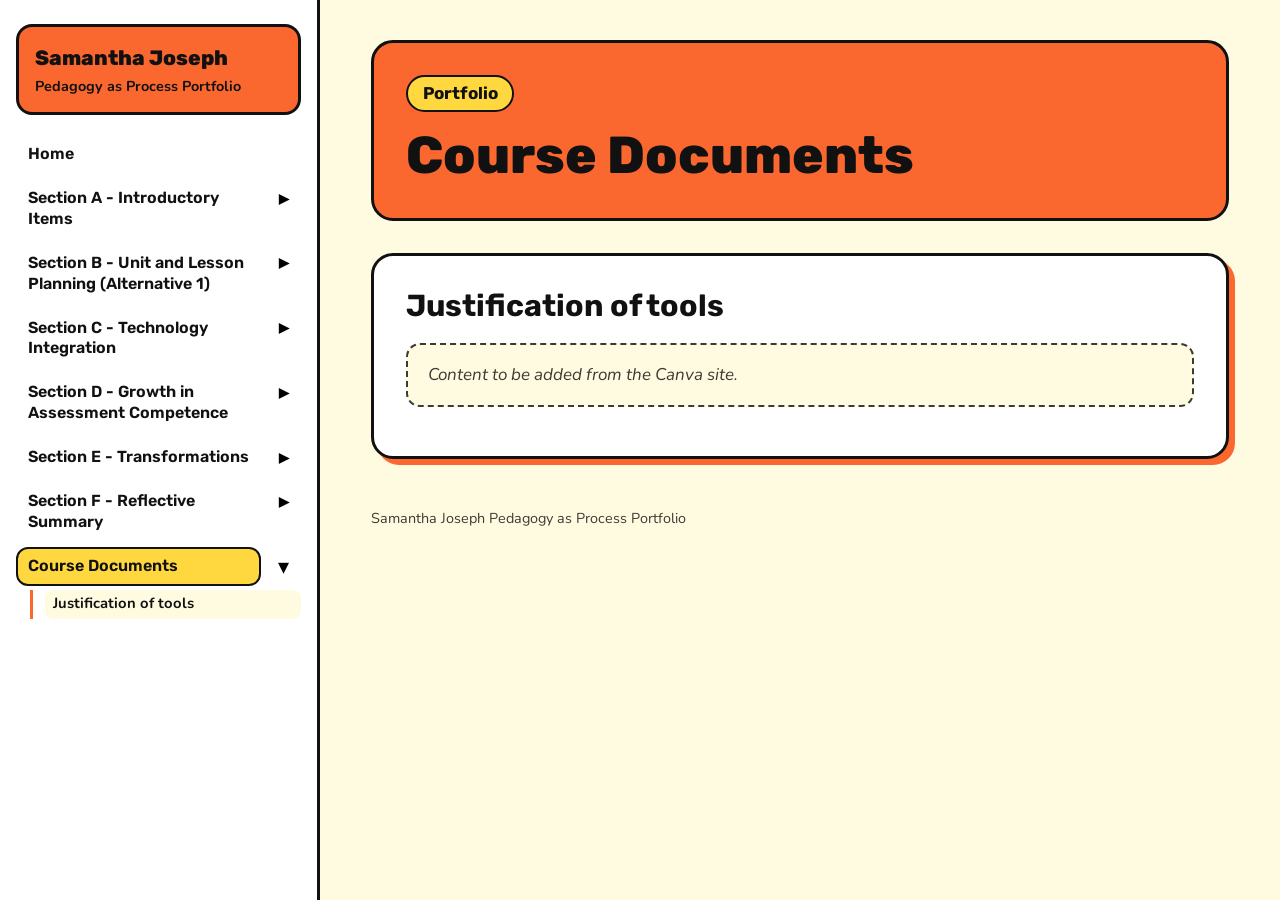
==== course-documents.html @ 47012732 "Site skeleton with full-title sidebar navigation" ====
<!doctype html>
<html lang="en">
<head>
  <meta charset="utf-8">
  <meta name="viewport" content="width=device-width, initial-scale=1">
  <title>Course Documents | Samantha Joseph Pedagogy as Process Portfolio</title>
  <link rel="preconnect" href="https://fonts.googleapis.com">
  <link rel="preconnect" href="https://fonts.gstatic.com" crossorigin>
  <link href="https://fonts.googleapis.com/css2?family=Nunito:wght@400;600;700&family=Rubik:wght@500;600;700;800&display=swap" rel="stylesheet">
  <link rel="stylesheet" href="assets/css/style.css">
</head>
<body>
  <a class="skip-link" href="#main">Skip to content</a>

  <header class="topbar">
    <a class="topbar-brand" href="index.html">Samantha Joseph Pedagogy as Process Portfolio</a>
    <button class="menu-button" type="button" aria-expanded="false" aria-controls="site-nav">Menu</button>
  </header>

  <div class="layout">
    <nav id="site-nav" class="sidebar" aria-label="Portfolio sections">
      <noscript><a href="index.html">Table of Contents</a></noscript>
    </nav>

    <main id="main">
      <header class="section-header">
        <span class="eyebrow">Portfolio</span>
        <h1>Course Documents</h1>
      </header>

      <section class="card" id="justification-of-tools">
        <h2>Justification of tools</h2>
        <p class="placeholder">Content to be added from the Canva site.</p>
      </section>
      <footer class="site-footer">
        <p>Samantha Joseph Pedagogy as Process Portfolio</p>
      </footer>
    </main>
  </div>

  <div class="scrim" hidden></div>
  <script src="assets/js/nav.js"></script>
</body>
</html>
---- assets/css/style.css ----
/* ---------- Colours and fonts (from the Canva site) ---------- */
:root {
  --cream: #FFFBE0;
  --orange: #FA682F;
  --yellow: #FFD83F;
  --green: #3EA66B;
  --black: #111111;
  --white: #FFFFFF;
  --ink-soft: #3d3a33;

  --font-heading: "Rubik", system-ui, sans-serif;
  --font-body: "Nunito", system-ui, sans-serif;

  --sidebar-width: 320px;
  --radius: 22px;
  --border: 3px solid var(--black);
  --shadow: 6px 6px 0 var(--orange);
}

*, *::before, *::after { box-sizing: border-box; }

html { scroll-behavior: smooth; scroll-padding-top: 1.5rem; }

body {
  margin: 0;
  background: var(--cream);
  color: var(--black);
  font-family: var(--font-body);
  font-size: 1.0625rem;
  line-height: 1.65;
}

h1, h2, h3 { font-family: var(--font-heading); line-height: 1.2; margin: 0 0 .6em; }
h1 { font-size: clamp(2rem, 5vw, 3.25rem); font-weight: 800; }
h2 { font-size: clamp(1.4rem, 3vw, 1.9rem); font-weight: 700; }
h3 { font-size: 1.25rem; font-weight: 700; }
p { margin: 0 0 1em; }
a { color: inherit; }
img { max-width: 100%; height: auto; }

:focus-visible { outline: 3px solid var(--green); outline-offset: 3px; }

.skip-link {
  position: absolute; left: 1rem; top: -100px; z-index: 100;
  background: var(--yellow); border: var(--border); border-radius: 12px;
  padding: .5rem 1rem; font-weight: 700;
}
.skip-link:focus { top: 1rem; }

/* ---------- Layout ---------- */
.layout { display: flex; min-height: 100vh; }

main {
  flex: 1;
  min-width: 0;
  padding: 2.5rem clamp(16px, 4vw, 3.5rem) 4rem;
  max-width: 1000px;
}

/* ---------- Sidebar navigation ---------- */
.sidebar {
  position: sticky; top: 0;
  flex: 0 0 var(--sidebar-width);
  height: 100vh;
  overflow-y: auto;
  background: var(--white);
  border-right: var(--border);
  padding: 1.5rem 1rem 2rem;
}

.brand {
  display: block;
  text-decoration: none;
  background: var(--orange);
  border: var(--border);
  border-radius: 16px;
  padding: .85rem 1rem;
  margin-bottom: 1.25rem;
}
.brand-name { display: block; font-family: var(--font-heading); font-weight: 800; font-size: 1.3rem; }
.brand-sub { display: block; font-weight: 700; font-size: .9rem; color: var(--black); }

.nav-list, .nav-sub { list-style: none; margin: 0; padding: 0; }
.nav-group { margin-bottom: .35rem; }

.nav-row { display: flex; align-items: flex-start; gap: .25rem; }

.nav-section {
  flex: 1;
  display: block;
  padding: .55rem .75rem;
  border-radius: 12px;
  font-family: var(--font-heading);
  font-weight: 600;
  font-size: 1rem;
  line-height: 1.3;
  text-decoration: none;
}
.nav-section:hover { background: var(--cream); }
.nav-section[aria-current="page"] { background: var(--yellow); border: 2px solid var(--black); padding: calc(.55rem - 2px) calc(.75rem - 2px); }

.nav-toggle {
  flex: 0 0 auto;
  width: 2.25rem; height: 2.25rem;
  margin-top: .1rem;
  border: 0; border-radius: 10px;
  background: transparent;
  font-size: 1.4rem;
  line-height: 1;
  cursor: pointer;
}
.nav-toggle:hover { background: var(--cream); }
.nav-toggle span { display: inline-block; transition: transform .2s; }
.nav-toggle[aria-expanded="false"] span { transform: rotate(-90deg); }

.nav-sub {
  margin: .25rem 0 .6rem .9rem;
  padding-left: .75rem;
  border-left: 3px solid var(--orange);
}
.nav-sub a {
  display: block;
  padding: .3rem .5rem;
  border-radius: 8px;
  font-size: .925rem;
  line-height: 1.35;
  text-decoration: none;
  color: var(--ink-soft);
}
.nav-sub a:hover { background: var(--cream); color: var(--black); }
.nav-sub a.is-active { background: var(--cream); color: var(--black); font-weight: 700; }

/* ---------- Mobile top bar + drawer ---------- */
.topbar { display: none; }
.scrim { display: none; }

@media (max-width: 900px) {
  .topbar {
    position: sticky; top: 0; z-index: 30;
    display: flex; align-items: center; justify-content: space-between; gap: 1rem;
    padding: .6rem 16px;
    background: var(--white);
    border-bottom: var(--border);
  }
  .topbar-brand {
    font-family: var(--font-heading); font-weight: 700; line-height: 1.2;
    text-decoration: none; font-size: .95rem;
  }
  .menu-button {
    flex: 0 0 auto;
    font: 700 1rem var(--font-heading);
    background: var(--yellow);
    border: var(--border); border-radius: 12px;
    padding: .45rem .9rem;
    cursor: pointer;
  }

  .sidebar {
    position: fixed; top: 0; left: 0; z-index: 50;
    width: min(88vw, 360px);
    transform: translateX(-105%);
    transition: transform .25s ease;
    visibility: hidden;
  }
  body.nav-open .sidebar { transform: translateX(0); visibility: visible; }
  body.nav-open { overflow: hidden; }

  .scrim:not([hidden]) {
    display: block;
    position: fixed; inset: 0; z-index: 40;
    background: rgba(0, 0, 0, .4);
  }

  main { padding-top: 1.5rem; }
  html { scroll-padding-top: 5rem; }
}

@media (prefers-reduced-motion: reduce) {
  html { scroll-behavior: auto; }
  .sidebar, .nav-toggle span { transition: none; }
}

/* ---------- Content blocks ---------- */
.card {
  background: var(--white);
  border: var(--border);
  border-radius: var(--radius);
  box-shadow: var(--shadow);
  padding: clamp(1.25rem, 3vw, 2rem);
  margin-bottom: 2rem;
}

.section-header {
  background: var(--orange);
  border: var(--border);
  border-radius: var(--radius);
  padding: clamp(1.25rem, 3vw, 2rem);
  margin-bottom: 2rem;
}
.section-header .eyebrow {
  display: inline-block;
  background: var(--yellow);
  border: 2px solid var(--black);
  border-radius: 999px;
  padding: .15rem .9rem;
  font-family: var(--font-heading);
  font-weight: 700;
  margin-bottom: .75rem;
}
.section-header h1 { margin: 0; }

.pill {
  display: inline-block;
  background: var(--yellow);
  border: 2px solid var(--black);
  border-radius: 999px;
  padding: .3rem 1.25rem;
  font-family: var(--font-heading);
  font-weight: 600;
}

.placeholder {
  border: 2px dashed var(--ink-soft);
  border-radius: 14px;
  padding: 1rem 1.25rem;
  color: var(--ink-soft);
  font-style: italic;
  background: var(--cream);
}

.image-placeholder {
  display: grid; place-items: center;
  aspect-ratio: 1;
  border: 2px dashed var(--ink-soft);
  border-radius: var(--radius);
  background: var(--cream);
  color: var(--ink-soft);
  font-style: italic;
  text-align: center;
  padding: 1rem;
}

/* ---------- Home page ---------- */
.hero {
  display: grid;
  grid-template-columns: 1.3fr 1fr;
  gap: 2rem;
  align-items: center;
  margin-bottom: 2.5rem;
}
.hero .card { margin-bottom: 0; text-align: center; }
@media (max-width: 640px) {
  .hero { grid-template-columns: 1fr; }
  .hero .image-placeholder { width: 70%; justify-self: center; }
}

.toc { list-style: none; padding: 0; margin: 0; }
.toc > li { margin-bottom: 1.25rem; }
.toc > li > a {
  font-family: var(--font-heading); font-weight: 700; font-size: 1.15rem;
  text-decoration-color: var(--orange); text-decoration-thickness: 3px; text-underline-offset: 4px;
}
.toc ul { margin: .4rem 0 0; padding-left: 1.25rem; }
.toc ul li { margin: .2rem 0; }
.toc ul a { text-decoration-color: var(--green); text-underline-offset: 3px; }

/* ---------- Footer ---------- */
.site-footer { margin-top: 3rem; font-size: .9rem; color: var(--ink-soft); }
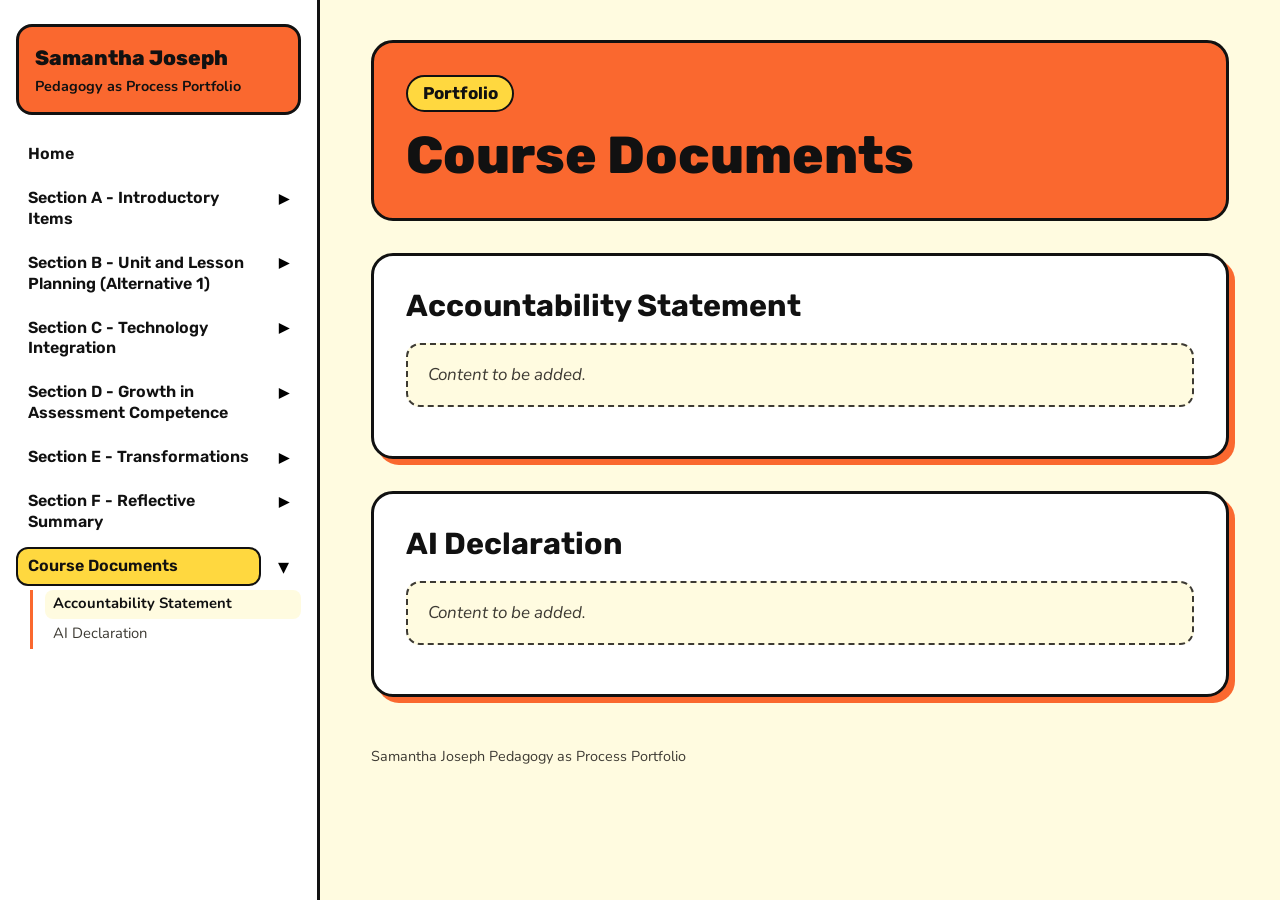
==== commit 2a73a1c7: "Move Justification of Tools to Section C; add Course Documents items Co-Authored-By: Claude Opus 5.5" ====
--- a/course-documents.html
+++ b/course-documents.html
@@ -28,9 +28,13 @@
         <h1>Course Documents</h1>
       </header>
 
-      <section class="card" id="justification-of-tools">
-        <h2>Justification of tools</h2>
-        <p class="placeholder">Content to be added from the Canva site.</p>
+      <section class="card" id="accountability-statement">
+        <h2>Accountability Statement</h2>
+        <p class="placeholder">Content to be added.</p>
+      </section>
+      <section class="card" id="ai-declaration">
+        <h2>AI Declaration</h2>
+        <p class="placeholder">Content to be added.</p>
       </section>
       <footer class="site-footer">
         <p>Samantha Joseph Pedagogy as Process Portfolio</p>
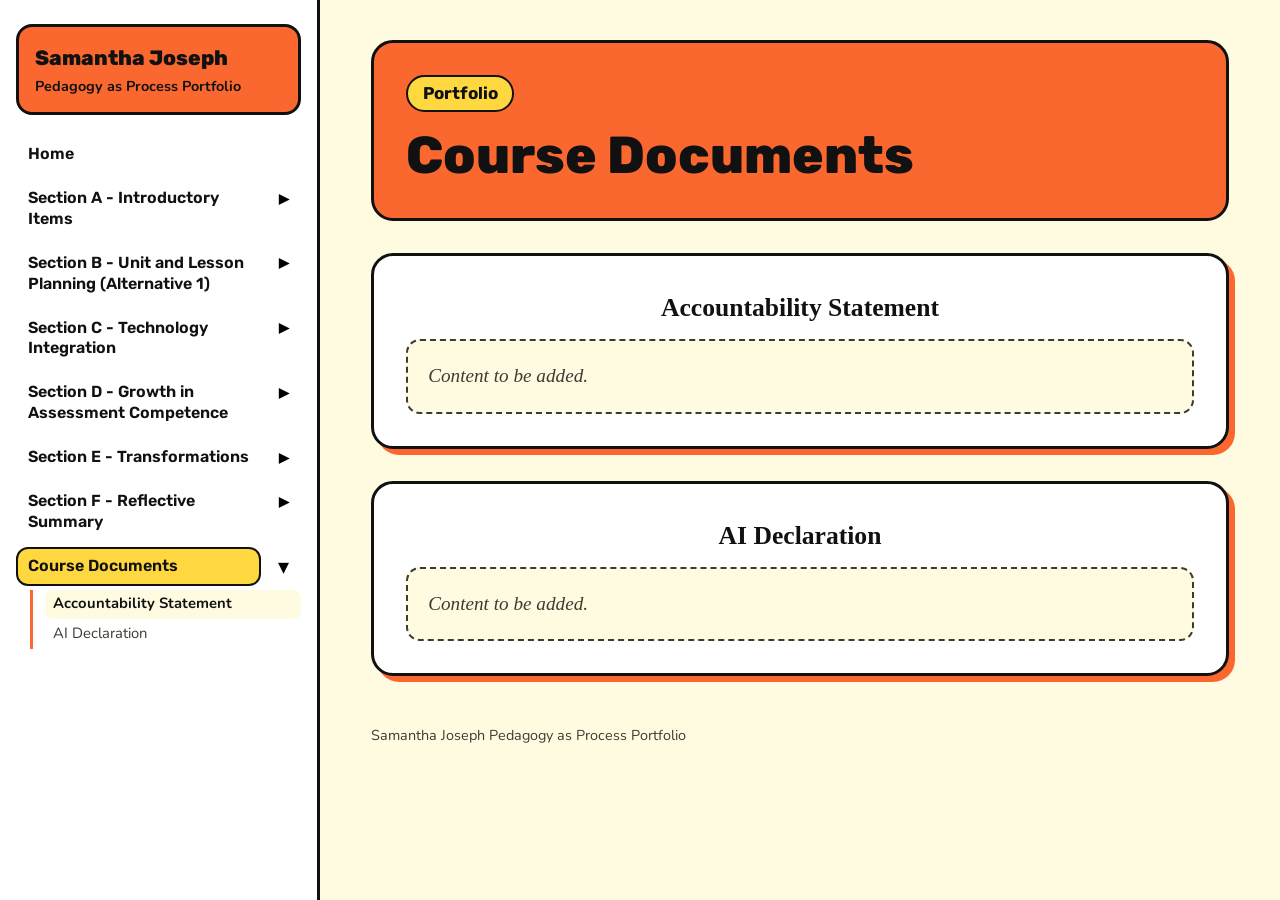
==== commit 793d3369: "Apply APA 7 text formatting to portfolio content Co-Authored-By: Claude Opus 5.5 <noreply@anthropic." ====
--- a/course-documents.html
+++ b/course-documents.html
@@ -28,11 +28,11 @@
         <h1>Course Documents</h1>
       </header>
 
-      <section class="card" id="accountability-statement">
+      <section class="card apa" id="accountability-statement">
         <h2>Accountability Statement</h2>
         <p class="placeholder">Content to be added.</p>
       </section>
-      <section class="card" id="ai-declaration">
+      <section class="card apa" id="ai-declaration">
         <h2>AI Declaration</h2>
         <p class="placeholder">Content to be added.</p>
       </section>
--- a/assets/css/style.css
+++ b/assets/css/style.css
@@ -10,6 +10,8 @@
 
   --font-heading: "Rubik", system-ui, sans-serif;
   --font-body: "Nunito", system-ui, sans-serif;
+  /* APA 7 approved font for all portfolio writing */
+  --font-apa: "Times New Roman", Times, serif;
 
   --sidebar-width: 320px;
   --radius: 22px;
@@ -240,6 +242,48 @@
   padding: 1rem;
 }
 
+/* ---------- APA 7 formatting for portfolio writing ----------
+   Times New Roman, double-spaced, left-aligned, 0.5 in first-line indent,
+   no extra space between paragraphs.
+   h2 = Level 1 (centred, bold), h3 = Level 2 (left, bold), h4 = Level 3 (left, bold italic).
+   Font sizes are larger than APA's 12 pt for screen reading (allowed by Samantha's lecturers). */
+.apa {
+  font-family: var(--font-apa);
+  font-size: 1.2rem;
+  line-height: 2;
+  text-align: left;
+}
+.apa h2, .apa h3, .apa h4 {
+  font-family: var(--font-apa);
+  font-weight: 700;
+  line-height: 1.6;
+  margin: 0 0 .4em;
+}
+.apa h2 { font-size: 1.6rem; text-align: center; }
+.apa h3, .apa h4 { font-size: 1.3rem; }
+.apa h4 { font-style: italic; }
+.apa p { margin: 0; text-indent: .5in; }
+.apa p.no-indent, .apa p.placeholder { text-indent: 0; }
+
+/* APA reference list: hanging indent */
+.apa .references p { text-indent: -.5in; padding-left: .5in; }
+
+.word-count {
+  display: inline-block;
+  margin-top: 1.25rem;
+  padding: .15rem .8rem;
+  border: 2px solid var(--black);
+  border-radius: 999px;
+  background: var(--cream);
+  font-family: var(--font-body);
+  font-size: .875rem;
+  font-weight: 700;
+  line-height: 1.5;
+}
+
+/* Letter to Self */
+.apa p.letter-signoff { margin-top: 2em; }
+
 /* ---------- Home page ---------- */
 .hero {
   display: grid;
@@ -249,9 +293,10 @@
   margin-bottom: 2.5rem;
 }
 .hero .card { margin-bottom: 0; text-align: center; }
+.hero-avatar { display: block; width: 100%; max-width: 420px; justify-self: center; }
 @media (max-width: 640px) {
   .hero { grid-template-columns: 1fr; }
-  .hero .image-placeholder { width: 70%; justify-self: center; }
+  .hero-avatar { width: 75%; }
 }
 
 .toc { list-style: none; padding: 0; margin: 0; }
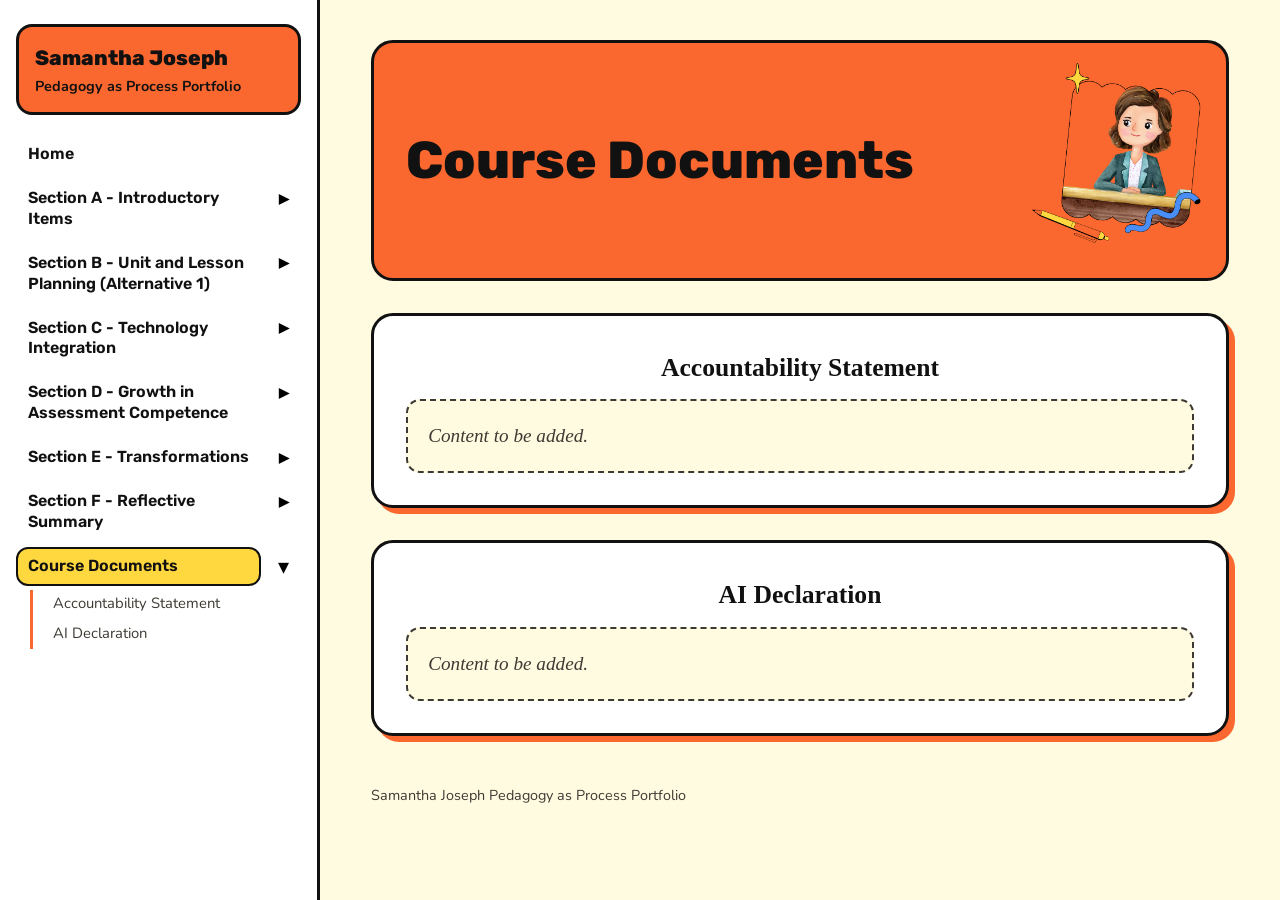
==== commit 36d1f6da: "Right-align letter address/date/sign-off; avatar in section banners Co-Authored-By: Claude Opus 5.5 " ====
--- a/course-documents.html
+++ b/course-documents.html
@@ -24,8 +24,8 @@
 
     <main id="main">
       <header class="section-header">
-        <span class="eyebrow">Portfolio</span>
         <h1>Course Documents</h1>
+        <img class="section-avatar" src="assets/images/avatar.png" width="595" height="682" alt="">
       </header>
 
       <section class="card apa" id="accountability-statement">
--- a/assets/css/style.css
+++ b/assets/css/style.css
@@ -11,7 +11,7 @@
   --font-heading: "Rubik", system-ui, sans-serif;
   --font-body: "Nunito", system-ui, sans-serif;
   /* APA 7 approved font for all portfolio writing */
-  --font-apa: "Times New Roman", Times, serif;
+  --font-apa: Georgia, "Times New Roman", serif;
 
   --sidebar-width: 320px;
   --radius: 22px;
@@ -193,23 +193,26 @@
 }
 
 .section-header {
+  display: flex;
+  align-items: center;
+  gap: 1.5rem;
   background: var(--orange);
   border: var(--border);
   border-radius: var(--radius);
   padding: clamp(1.25rem, 3vw, 2rem);
   margin-bottom: 2rem;
 }
-.section-header .eyebrow {
-  display: inline-block;
-  background: var(--yellow);
-  border: 2px solid var(--black);
-  border-radius: 999px;
-  padding: .15rem .9rem;
-  font-family: var(--font-heading);
-  font-weight: 700;
-  margin-bottom: .75rem;
-}
-.section-header h1 { margin: 0; }
+.section-header h1 { flex: 1; margin: 0; }
+.section-avatar {
+  flex: 0 0 auto;
+  width: clamp(110px, 16vw, 170px);
+  height: auto;
+  margin: -.75rem -.5rem -.75rem 0;
+}
+@media (max-width: 480px) {
+  .section-header { flex-direction: column; align-items: flex-start; gap: .5rem; }
+  .section-avatar { order: -1; width: 90px; margin: -.5rem 0 0; align-self: flex-end; }
+}
 
 .pill {
   display: inline-block;
@@ -243,7 +246,7 @@
 }
 
 /* ---------- APA 7 formatting for portfolio writing ----------
-   Times New Roman, double-spaced, left-aligned, 0.5 in first-line indent,
+   Georgia (APA-approved), double-spaced, left-aligned, 0.5 in first-line indent,
    no extra space between paragraphs.
    h2 = Level 1 (centred, bold), h3 = Level 2 (left, bold), h4 = Level 3 (left, bold italic).
    Font sizes are larger than APA's 12 pt for screen reading (allowed by Samantha's lecturers). */
@@ -282,6 +285,8 @@
 }
 
 /* Letter to Self */
+.apa p.letter-right { text-align: right; }
+.apa p.letter-date { margin-bottom: 2em; }
 .apa p.letter-signoff { margin-top: 2em; }
 
 /* ---------- Home page ---------- */
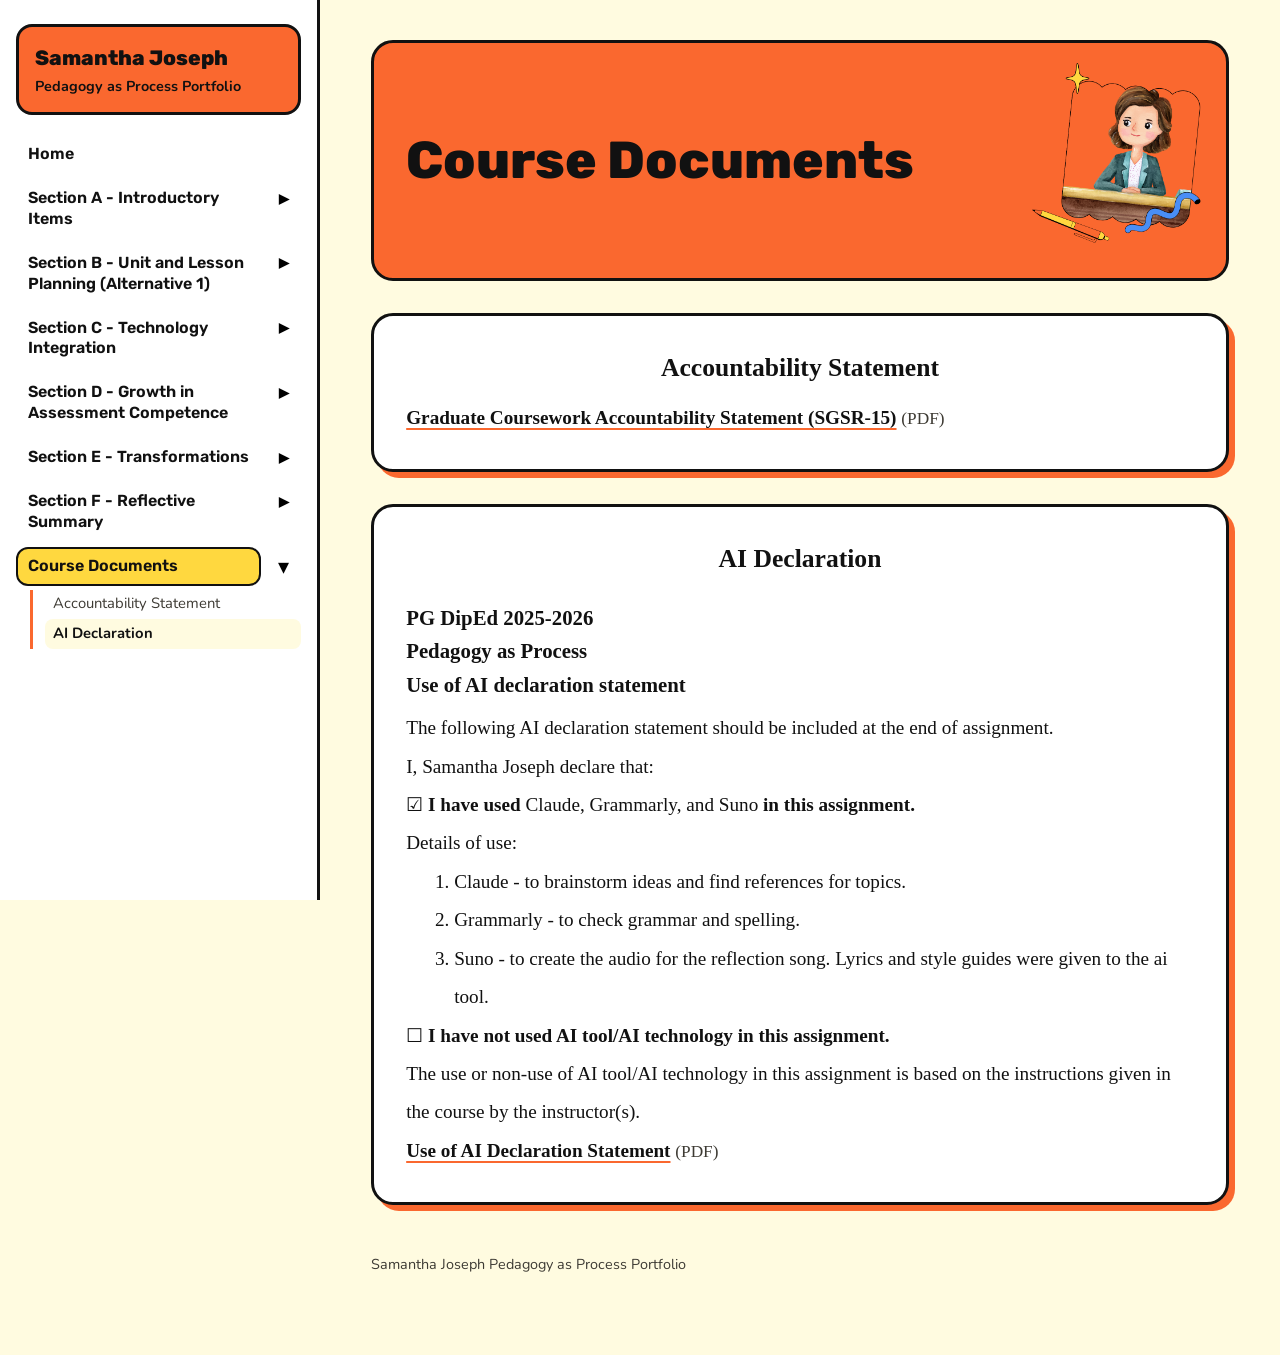
==== commit 9faee0ad: "Add Sections D, E, F and Course Documents Co-Authored-By: Claude Opus 5.5 <noreply@anthropic.com>" ====
--- a/course-documents.html
+++ b/course-documents.html
@@ -30,11 +30,27 @@
 
       <section class="card apa" id="accountability-statement">
         <h2>Accountability Statement</h2>
-        <p class="placeholder">Content to be added.</p>
+        <ul class="doc-links">
+          <li><a href="assets/docs/accountability-statement.pdf" target="_blank" rel="noopener">Graduate Coursework Accountability Statement (SGSR-15)</a> <span class="doc-type">(PDF)</span></li>
+        </ul>
       </section>
       <section class="card apa" id="ai-declaration">
         <h2>AI Declaration</h2>
-        <p class="placeholder">Content to be added.</p>
+        <h3>PG DipEd 2025-2026<br>Pedagogy as Process<br>Use of AI declaration statement</h3>
+        <p class="no-indent">The following AI declaration statement should be included at the end of assignment.</p>
+        <p class="no-indent">I, Samantha Joseph declare that:</p>
+        <p class="no-indent"><span role="img" aria-label="Checked:">&#9745;</span> <strong>I have used</strong> Claude, Grammarly, and Suno <strong>in this assignment.</strong></p>
+        <p class="no-indent">Details of use:</p>
+        <ol class="apa-list">
+          <li>Claude - to brainstorm ideas and find references for topics.</li>
+          <li>Grammarly - to check grammar and spelling.</li>
+          <li>Suno - to create the audio for the reflection song. Lyrics and style guides were given to the ai tool.</li>
+        </ol>
+        <p class="no-indent"><span role="img" aria-label="Not checked:">&#9744;</span> <strong>I have not used AI tool/AI technology in this assignment.</strong></p>
+        <p class="no-indent">The use or non-use of AI tool/AI technology in this assignment is based on the instructions given in the course by the instructor(s).</p>
+        <ul class="doc-links">
+          <li><a href="assets/docs/ai-declaration.pdf" target="_blank" rel="noopener">Use of AI Declaration Statement</a> <span class="doc-type">(PDF)</span></li>
+        </ul>
       </section>
       <footer class="site-footer">
         <p>Samantha Joseph Pedagogy as Process Portfolio</p>
--- a/assets/css/style.css
+++ b/assets/css/style.css
@@ -268,8 +268,39 @@
 .apa p { margin: 0; text-indent: .5in; }
 .apa p.no-indent, .apa p.placeholder { text-indent: 0; }
 
+.apa .center { text-align: center; }
+.apa h3 { margin-top: 1em; }
+
 /* APA reference list: hanging indent */
-.apa .references p { text-indent: -.5in; padding-left: .5in; }
+.apa .references p { text-indent: -.5in; padding-left: .5in; overflow-wrap: anywhere; }
+
+/* Lists inside writing */
+.apa ol.apa-list, .apa ul.goal-list { margin: 0; padding-left: .5in; }
+.apa ul.goal-list { list-style: none; padding-left: 0; }
+.apa ul:not(.doc-links):not(.goal-list) { margin: 0; padding-left: .5in; }
+.apa h4 { margin-top: 1em; }
+
+/* Links to documents */
+.apa ul.doc-links { list-style: none; margin: 0; padding: 0; }
+.apa ul.doc-links a { font-weight: 700; text-decoration-color: var(--orange); text-decoration-thickness: 2px; text-underline-offset: 4px; }
+.apa .doc-type { color: var(--ink-soft); font-size: .9em; }
+
+/* APA figures: bold number, italic title above the image */
+.apa-figure { margin: 1em 0; }
+.apa-figure figcaption { line-height: 2; margin-bottom: .5em; }
+.apa .figure-note { margin-top: .5em; }
+
+/* Embedded videos (YouTube) */
+.video-embed { display: block; width: 100%; height: auto; aspect-ratio: 16 / 9; border: 2px solid var(--black); border-radius: 12px; margin: 1em 0; background: var(--black); }
+.apa-figure img { display: block; width: 100%; height: auto; border: 2px solid var(--black); border-radius: 12px; background: var(--white); }
+
+/* APA tables: bold number, italic title, horizontal rules only */
+.apa-table { margin: 1em 0 1.5em; }
+.apa-table .table-scroll { overflow-x: auto; }
+.apa-table table { width: 100%; min-width: 520px; border-collapse: collapse; line-height: 1.5; font-size: .95em; }
+.apa-table th, .apa-table td { text-align: left; vertical-align: top; padding: .5em .6em; }
+.apa-table thead th { border-top: 2px solid var(--black); border-bottom: 1px solid var(--black); font-weight: 700; }
+.apa-table tbody tr:last-child td { border-bottom: 2px solid var(--black); }
 
 .word-count {
   display: inline-block;
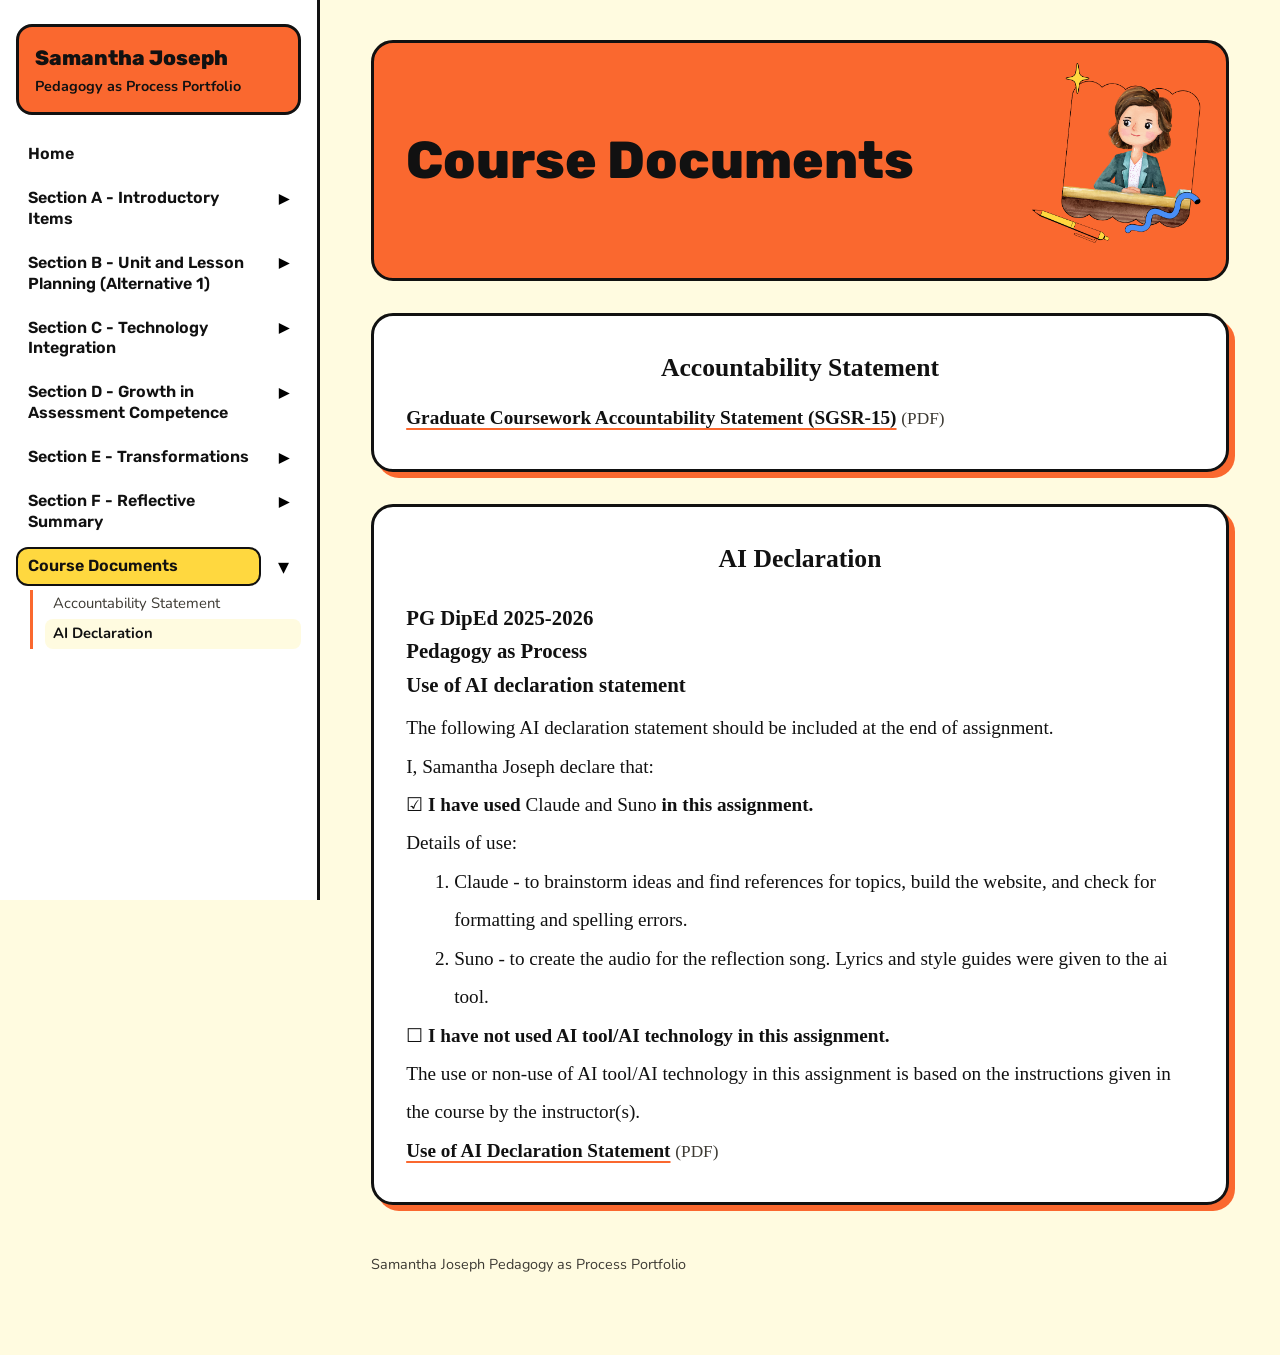
==== commit 7410bf27: "Updated unit/lesson plan PDFs, new critique, AI declaration, task analysis score Co-Authored-By: Cla" ====
--- a/course-documents.html
+++ b/course-documents.html
@@ -39,11 +39,10 @@
         <h3>PG DipEd 2025-2026<br>Pedagogy as Process<br>Use of AI declaration statement</h3>
         <p class="no-indent">The following AI declaration statement should be included at the end of assignment.</p>
         <p class="no-indent">I, Samantha Joseph declare that:</p>
-        <p class="no-indent"><span role="img" aria-label="Checked:">&#9745;</span> <strong>I have used</strong> Claude, Grammarly, and Suno <strong>in this assignment.</strong></p>
+        <p class="no-indent"><span role="img" aria-label="Checked:">&#9745;</span> <strong>I have used</strong> Claude and Suno <strong>in this assignment.</strong></p>
         <p class="no-indent">Details of use:</p>
         <ol class="apa-list">
-          <li>Claude - to brainstorm ideas and find references for topics.</li>
-          <li>Grammarly - to check grammar and spelling.</li>
+          <li>Claude - to brainstorm ideas and find references for topics, build the website, and check for formatting and spelling errors.</li>
           <li>Suno - to create the audio for the reflection song. Lyrics and style guides were given to the ai tool.</li>
         </ol>
         <p class="no-indent"><span role="img" aria-label="Not checked:">&#9744;</span> <strong>I have not used AI tool/AI technology in this assignment.</strong></p>
